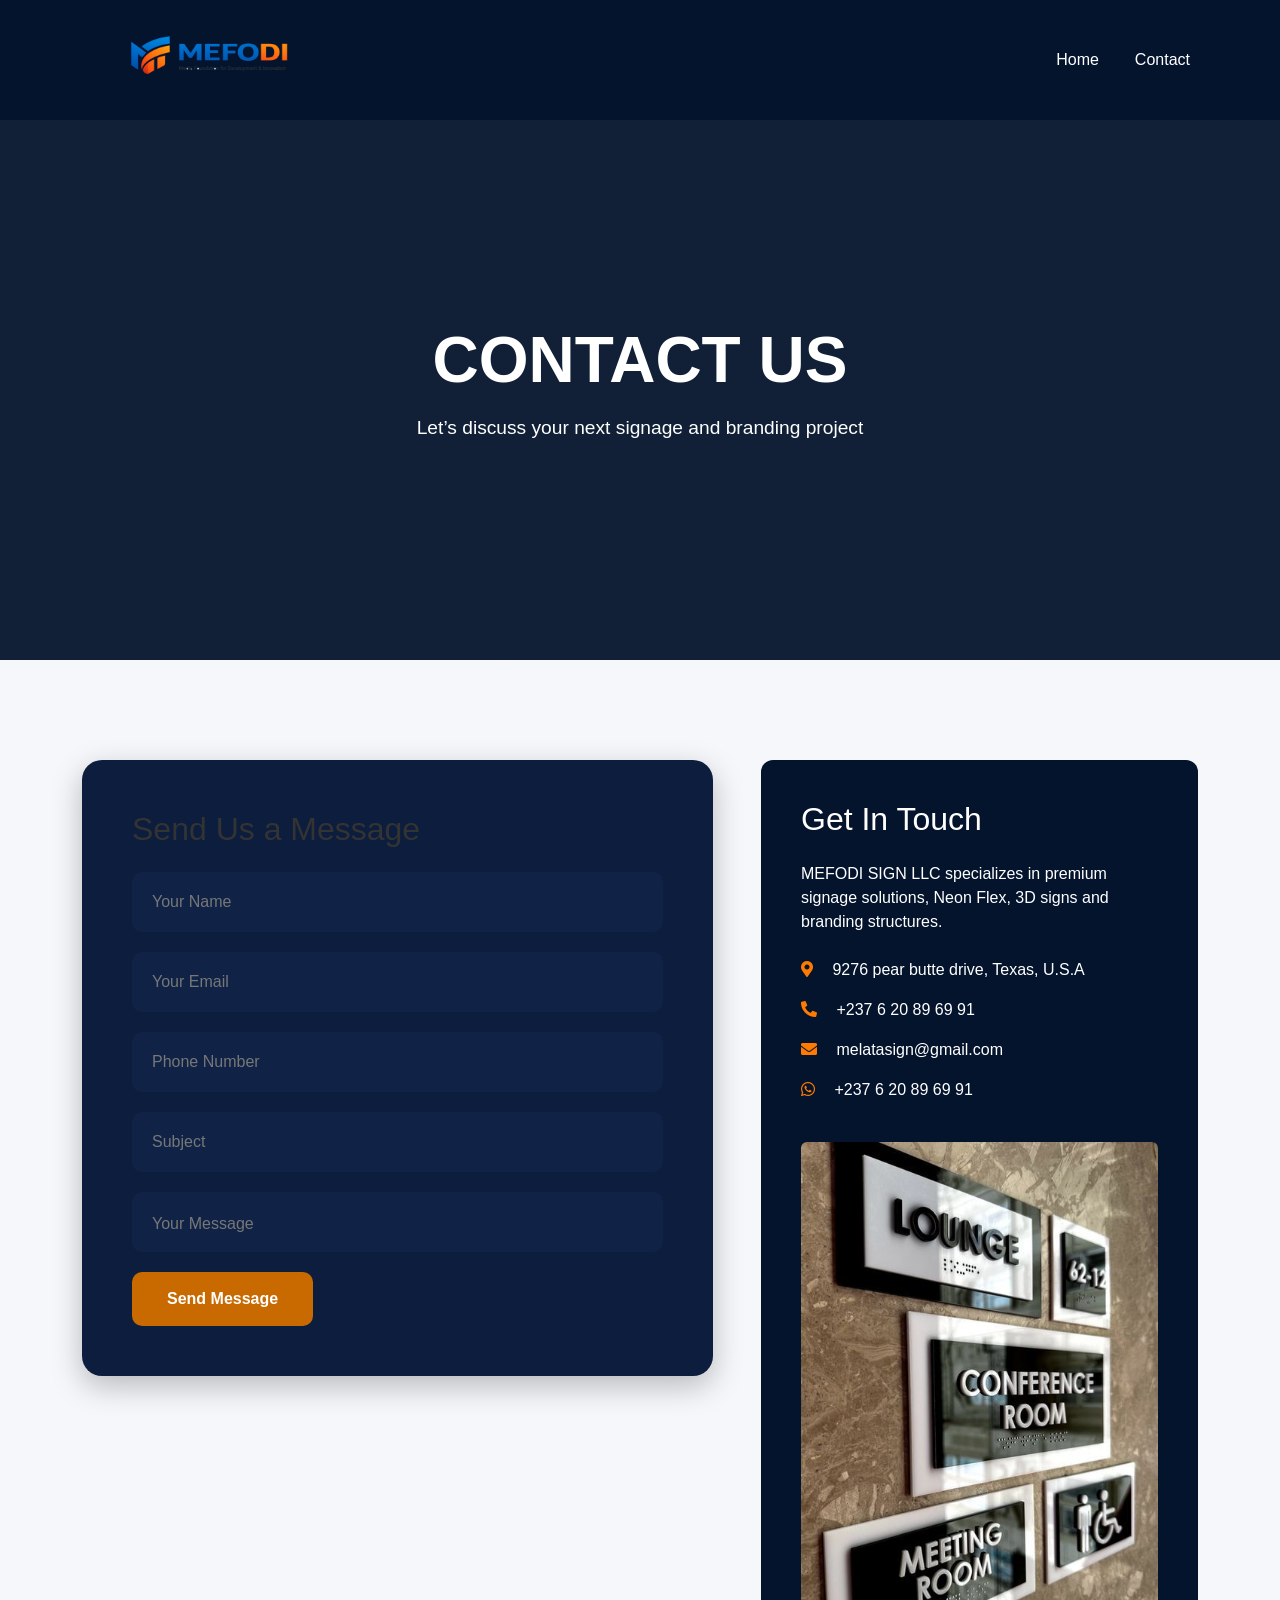
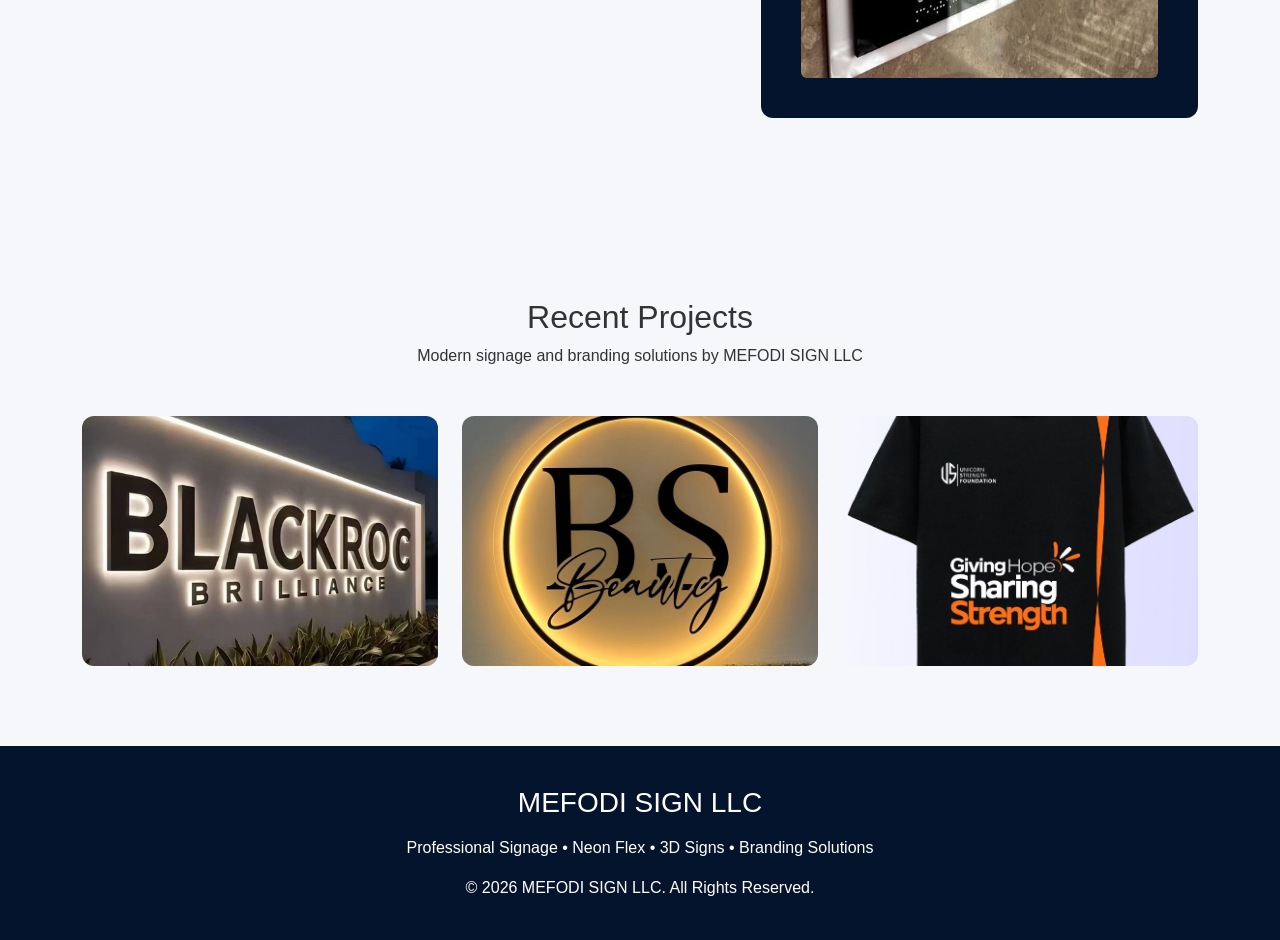
==== contact.html @ 166a000c "Refactor contact form and info box styles Updated styles for contact form and info sections." ====
<!DOCTYPE html>
<html lang="en">

<head>
    <meta charset="utf-8">
    <title>Contact | MEFODI SIGN LLC</title>
    <meta content="width=device-width, initial-scale=1.0" name="viewport">

    <link href="https://cdn.jsdelivr.net/npm/bootstrap@5.0.0/dist/css/bootstrap.min.css" rel="stylesheet">
    <link href="https://cdnjs.cloudflare.com/ajax/libs/font-awesome/5.15.4/css/all.min.css" rel="stylesheet">

    <style>
        :root {
            --primary: #ff7a00;
            --dark-blue: #05142d;
        }

        * {
            margin: 0;
            padding: 0;
            box-sizing: border-box;
        }

        body {
            font-family: Arial, sans-serif;
            background: #f8f9fa;
            color: #333;
        }

        .navbar {
            background: var(--dark-blue);
            padding: 20px 0;
        }

        .navbar-brand {
            color: var(--primary) !important;
            font-size: 32px;
            font-weight: 700;
        }

        .nav-link {
            color: #fff !important;
            margin-left: 20px;
            font-weight: 500;
        }

        .hero {
            position: relative;
            height: 60vh;
            background: linear-gradient(rgba(5, 20, 45, 0.8), rgba(5, 20, 45, 0.8)), url('img/carousel-1.jpg') center center/cover no-repeat;
            display: flex;
            align-items: center;
            justify-content: center;
            text-align: center;
            color: #fff;
        }

        .hero h1 {
            font-size: 4rem;
            font-weight: 700;
            text-transform: uppercase;
        }

        .hero p {
            font-size: 1.2rem;
            margin-top: 15px;
        }
        /* HERO VIDEO */
.hero {
    position: relative;
    height: 60vh;
    overflow: hidden;
    display: flex;
    align-items: center;
    justify-content: center;
    text-align: center;
}

.hero-video {
    position: absolute;
    top: 50%;
    left: 50%;
    min-width: 100%;
    min-height: 100%;
    transform: translate(-50%, -50%);
    object-fit: cover;
    z-index: 1;
}

.hero-overlay {
    position: absolute;
    inset: 0;
    background: rgba(5, 20, 45, 0.75);
    z-index: 2;
}

.hero-content {
    position: relative;
    z-index: 3;
    color: #fff;
}

.hero-content h1 {
    font-size: 4rem;
    font-weight: 700;
    text-transform: uppercase;
}

.hero-content p {
    font-size: 1.2rem;
    margin-top: 15px;
}
        
        .contact-section {
            padding: 100px 0;
        }

        .contact-box {
            background: #fff;
            border-radius: 12px;
            padding: 40px;
            box-shadow: 0 0 30px rgba(0,0,0,.08);
        }

        .form-control {
            height: 55px;
            border-radius: 8px;
            margin-bottom: 20px;
        }

        textarea.form-control {
            height: 160px;
            resize: none;
        }

        .btn-primary {
            background: var(--primary);
            border: none;
            padding: 14px 40px;
            border-radius: 8px;
            font-weight: 600;
        }

        .btn-primary:hover {
            background: #e46d00;
        }

        .info-card {
            background: var(--dark-blue);
            color: #fff;
            border-radius: 12px;
            padding: 40px;
            height: 100%;
        }

        .info-card i {
            color: var(--primary);
            margin-right: 15px;
        }

        .gallery {
            padding: 80px 0;
            background: #fff;
        }

        .gallery img {
            width: 100%;
            height: 250px;
            object-fit: cover;
            border-radius: 12px;
            transition: .4s;
        }

        .gallery img:hover {
            transform: scale(1.03);
        }

        .footer {
            background: var(--dark-blue);
            color: #fff;
            padding: 40px 0;
            text-align: center;
        }

        @media(max-width: 768px) {
            .hero h1 {
                font-size: 2.5rem;
            }
        }
        @media(max-width:768px){

    .contact-form-box,
    .contact-info-box{

        padding:30px 20px;

    }

        }
        .contact-main-section{

    background:#07152f;
    padding:100px 0;
    position:relative;

        }
.contact-form-box{

    background:#0c1d3d;
    padding:50px;
    border-radius:20px;
    box-shadow:0 10px 30px rgba(0,0,0,.25);

}
.contact-form-box .form-control{

    background:#102347;
    border:none;
    height:60px;
    color:#fff;
    border-radius:10px;

}
.contact-form-box textarea::placeholder{

    color:#b8b8b8;

}
.contact-form-box input,
.contact-form-box textarea{

    background:#102347 !important;
    color:#fff !important;
    border:none !important;
    border-radius:10px;
    padding:20px;

}
.contact-form-box input::placeholder,
.contact-form-box textarea::placeholder{
    color:#777;
}
.contact-info-box h2,
.contact-text h1{

    color:#ffffff;

}

.contact-info-box p,
.contact-text p{

    color:#d7d7d7;

}
        .contact-info-box{

    background:#0c1d3d;
    padding:50px;
    border-radius:20px;
    height:100%;
    box-shadow:0 10px 30px rgba(0,0,0,.25);

        }
        .contact-info-box i,
.contact-text i{

    color:#ff8c00;

}
        .contact-info-box img{

    width:100%;
    height:350px;
    object-fit:cover;
    border-radius:15px;
    margin-top:30px;

        }
.contact-form-box button{
    background:#c96a00;
    color:#fff;
    border:none;
    padding:15px 35px;
    border-radius:10px;
    font-weight:600;
}
    </style>
</head>

<body>

    <!-- Navbar -->
<nav class="navbar navbar-expand-lg navbar-dark px-lg-5"
style="background:#05142d !important;">
        <div class="container">
<a href="index.html" class="navbar-brand" style="padding:0; margin:0; display:flex; align-items:center; height:80px; overflow:hidden;">
    
    <img 
        src="logo.png" 
        alt="MEFODI Logo"
        style="height:180px; width:auto; max-width:450px; object-fit:contain; display:block;"
    >

</a>
            <button class="navbar-toggler" type="button" data-bs-toggle="collapse" data-bs-target="#navbarNav">
                <span class="navbar-toggler-icon"></span>
            </button>

            <div class="collapse navbar-collapse" id="navbarNav">
                <ul class="navbar-nav ms-auto">
                    <li class="nav-item">
                        <a class="nav-link" href="index.html">Home</a>
                    </li>
                    <li class="nav-item">
                        <a class="nav-link active" href="contact.html">Contact</a>
                    </li>
                </ul>
            </div>
        </div>
    </nav>

<!-- PUT THIS INSIDE YOUR HERO SECTION -->
<!-- REPLACE THE CURRENT HERO BACKGROUND -->

<section class="hero">

    <video autoplay muted loop playsinline class="hero-video">
        <source src="video1.mp4" type="video/mp4">
    </video>

    <div class="hero-overlay"></div>

    <div class="container hero-content">
        <h1>Contact Us</h1>
        <p>Let’s discuss your next signage and branding project</p>
    </div>

</section>
    <!-- Contact Section -->
    <section class="contact-section" style="background:#f5f7fb;">
        <div class="container">
            <div class="row g-5">


                        <div class="col-lg-7">
    <div class="contact-form-box">
                        <h2 class="mb-4">Send Us a Message</h2>
<?php
echo $success;
echo $error;
?>
<form action="contact.php" method="POST">

    <input type="text" 
        name="name"
        class="form-control" 
        placeholder="Your Name"
        required>

    <input type="email" 
        name="email"
        class="form-control" 
        placeholder="Your Email"
        required>

    <input type="text" 
        name="phone"
        class="form-control" 
        placeholder="Phone Number"
        required>

    <input type="text" 
        name="subject"
        class="form-control" 
        placeholder="Subject"
        required>

    <textarea 
        name="message"
        class="form-control" 
        placeholder="Your Message"
        required></textarea>

    <button type="submit" class="btn btn-primary">
        Send Message
    </button>
</form>
</div>
                </div>

                <div class="col-lg-5">
                    <div class="info-card">

                        <h2 class="mb-4">Get In Touch</h2>

                        <p class="mb-4">
                            MEFODI SIGN LLC specializes in premium signage solutions, Neon Flex, 3D signs and branding structures.
                        </p>

                        <p>
                            <i class="fas fa-map-marker-alt"></i>
                            9276 pear butte drive, Texas, U.S.A
                        </p>

                        <p>
                            <i class="fas fa-phone-alt"></i>
                            +237 6 20 89 69 91
                        </p>

                        <p>
                            <i class="fas fa-envelope"></i>
                            melatasign@gmail.com
                        </p>

                        <p>
                            <i class="fab fa-whatsapp"></i>
                            +237 6 20 89 69 91
                        </p>

                        <img src="work.jpg" class="img-fluid rounded mt-4" alt="Work Image">

                    </div>
                </div>

            </div>
        </div>
    </section>

    <!-- Gallery -->
    <section class="gallery" style="background:#f5f7fb;">
        <div class="container">

            <div class="text-center mb-5">
                <h2>Recent Projects</h2>
                <p>Modern signage and branding solutions by MEFODI SIGN LLC</p>
            </div>

            <div class="row g-4">

                <div class="col-md-4">
                    <img src="gallery1.jpg" alt="Project">
                </div>

                <div class="col-md-4">
                    <img src="gallery2.jpg" alt="Project">
                </div>

                <div class="col-md-4">
                    <img src="gallery3.jpg" alt="Project">
                </div>

            </div>

        </div>
    </section>

    <!-- Footer -->
    <footer class="footer">
        <div class="container">
            <h3 class="mb-3">MEFODI SIGN LLC</h3>
            <p>
                Professional Signage • Neon Flex • 3D Signs • Branding Solutions
            </p>
            <p class="mb-0">
                &copy; 2026 MEFODI SIGN LLC. All Rights Reserved.
            </p>
        </div>
    </footer>

    <script src="https://cdn.jsdelivr.net/npm/bootstrap@5.0.0/dist/js/bootstrap.bundle.min.js"></script>

    <script>
        const form = document.querySelector('form');

        form.addEventListener('submit', function(e) {
            e.preventDefault();

            alert('Your message has been received. We will contact you soon.');

            form.reset();
        });
    </script>

</body>

</html>
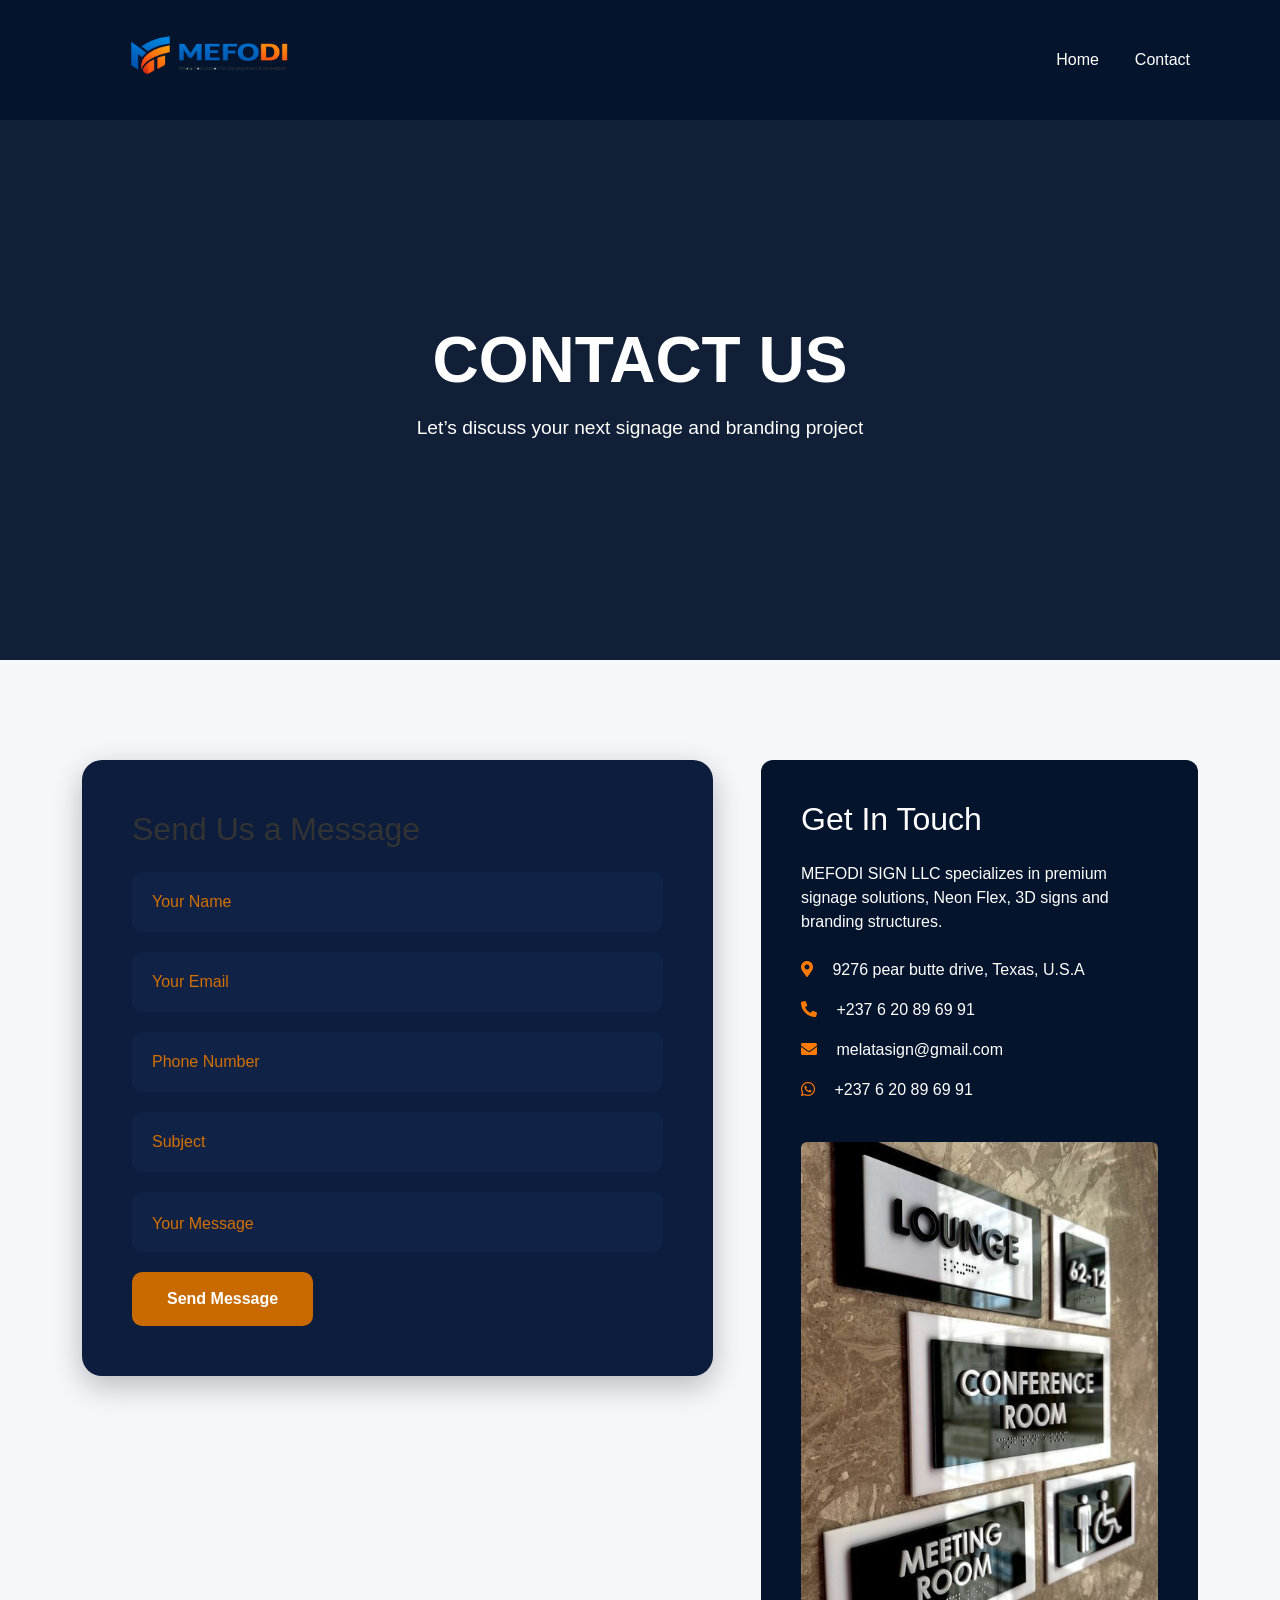
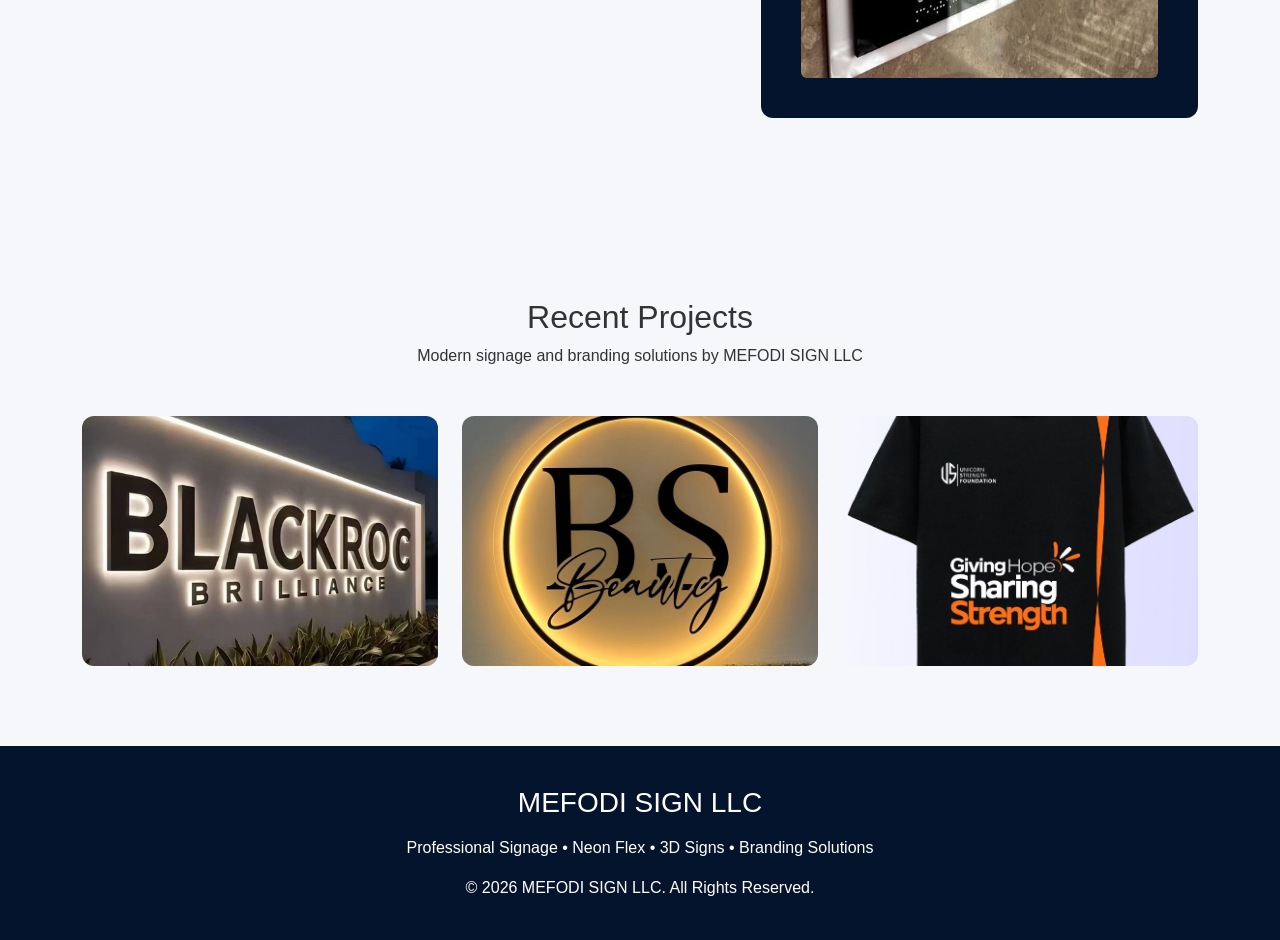
==== commit 428b30fc: "Update placeholder and text colors in contact form" ====
--- a/contact.html
+++ b/contact.html
@@ -223,7 +223,7 @@
 }
 .contact-form-box textarea::placeholder{
 
-    color:#b8b8b8;
+    color:#d7d7d7;
 
 }
 .contact-form-box input,
@@ -238,19 +238,19 @@
 }
 .contact-form-box input::placeholder,
 .contact-form-box textarea::placeholder{
-    color:#777;
+    color:#d46f00;
 }
 .contact-info-box h2,
 .contact-text h1{
 
-    color:#ffffff;
+    color:#fff;
 
 }
 
 .contact-info-box p,
 .contact-text p{
 
-    color:#d7d7d7;
+    color:#d6d6d6;
 
 }
         .contact-info-box{
@@ -265,7 +265,7 @@
         .contact-info-box i,
 .contact-text i{
 
-    color:#ff8c00;
+    color:#d46f00;
 
 }
         .contact-info-box img{
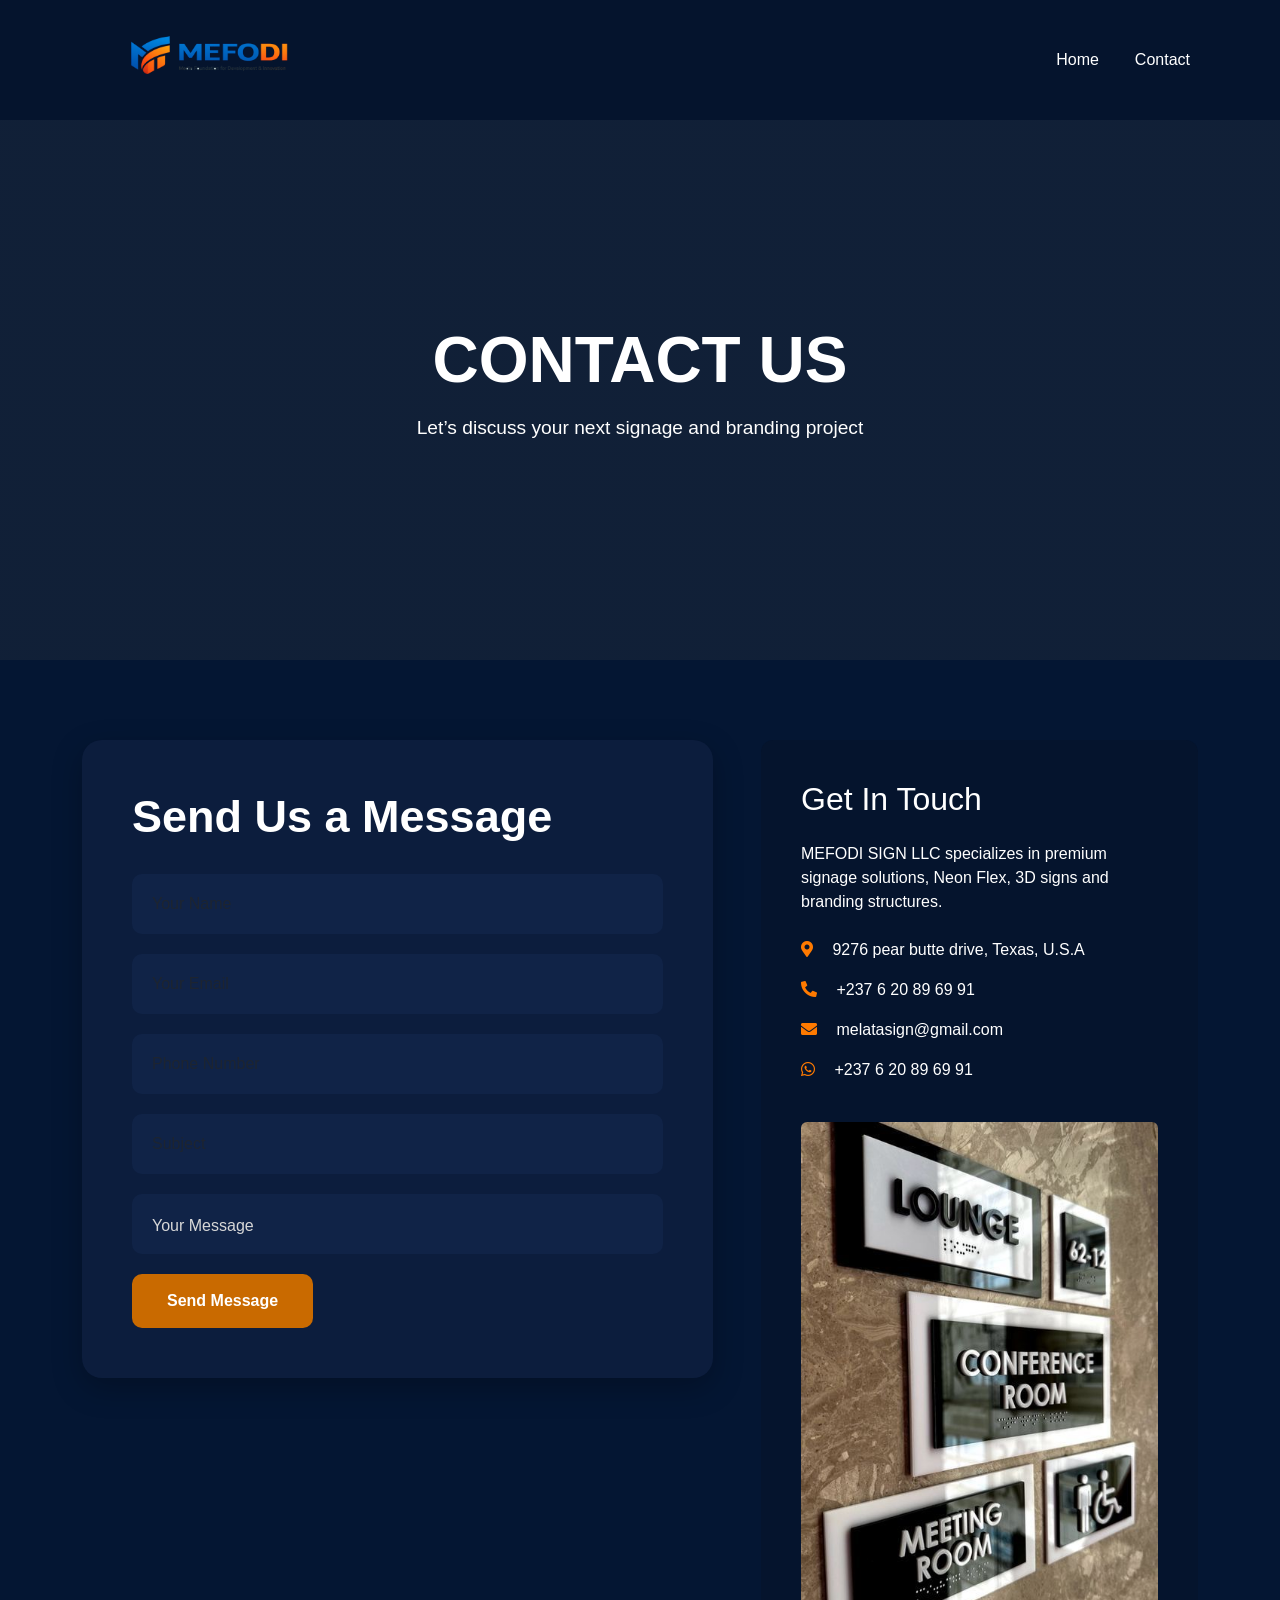
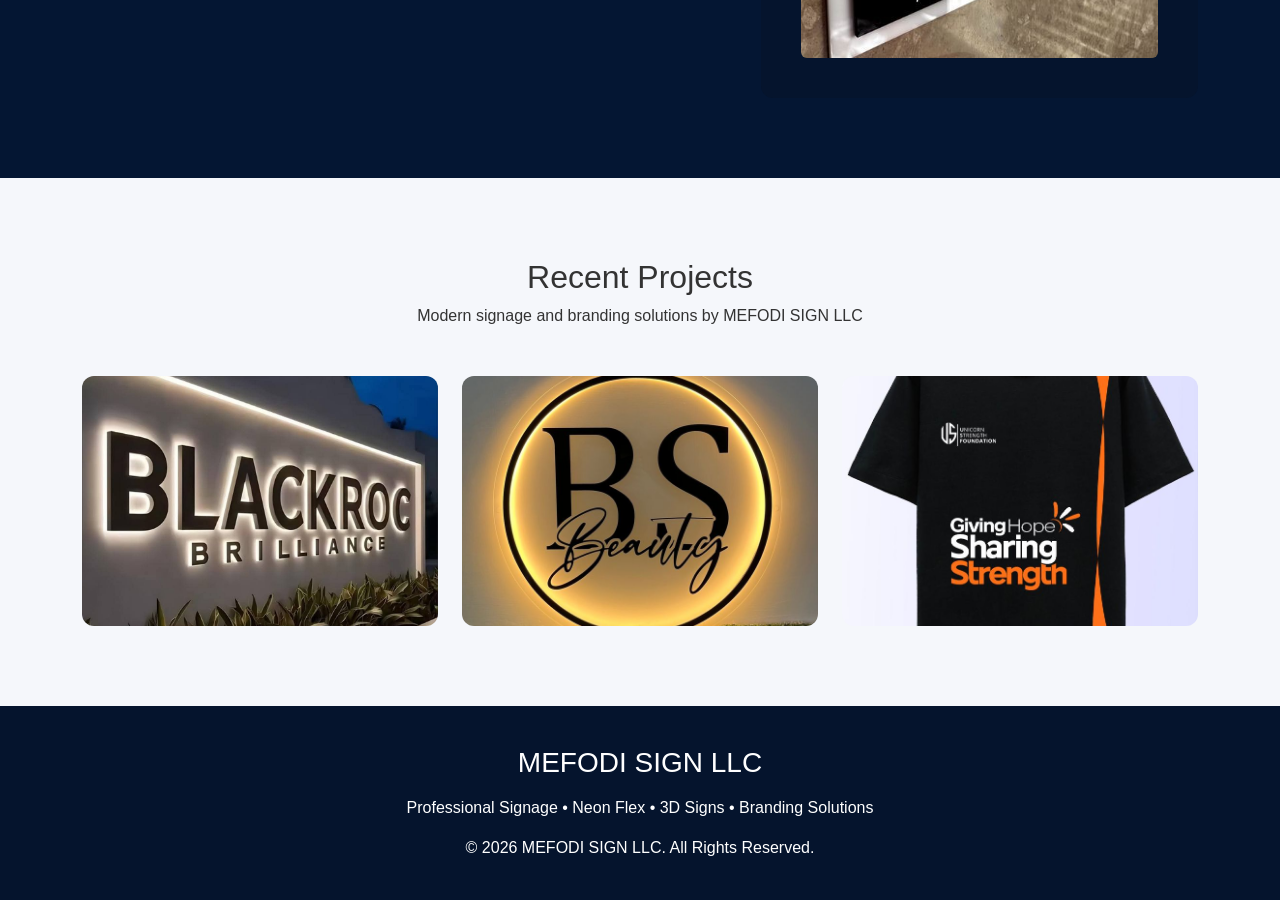
==== commit 5470e788: "Revamp contact form styles and section background Updated styles for contact form and section backgr" ====
--- a/contact.html
+++ b/contact.html
@@ -236,11 +236,23 @@
     padding:20px;
 
 }
-.contact-form-box input::placeholder,
-.contact-form-box textarea::placeholder{
-    color:#d46f00;
-}
-.contact-info-box h2,
+.contact-form input,
+.contact-form textarea{
+
+    background:#102347 !important;
+    color:#ffffff !important;
+    border:2px solid #163b73 !important;
+
+}
+
+.contact-form input::placeholder,
+.contact-form textarea::placeholder{
+
+    color:#ff9800 !important;
+    opacity:1;
+
+}
+        .contact-info-box h2,
 .contact-text h1{
 
     color:#fff;
@@ -338,14 +350,25 @@
 
 </section>
     <!-- Contact Section -->
-    <section class="contact-section" style="background:#f5f7fb;">
+    <section class="contact-section" style="
+background:#041633;
+padding:80px 0;
+color:#ffffff;
+">
         <div class="container">
             <div class="row g-5">
 
 
                         <div class="col-lg-7">
     <div class="contact-form-box">
-                        <h2 class="mb-4">Send Us a Message</h2>
+                        <h2 style="
+color:#ffffff;
+font-size:45px;
+font-weight:700;
+margin-bottom:30px;
+">
+Send Us a Message
+                        </h2>
 <?php
 echo $success;
 echo $error;
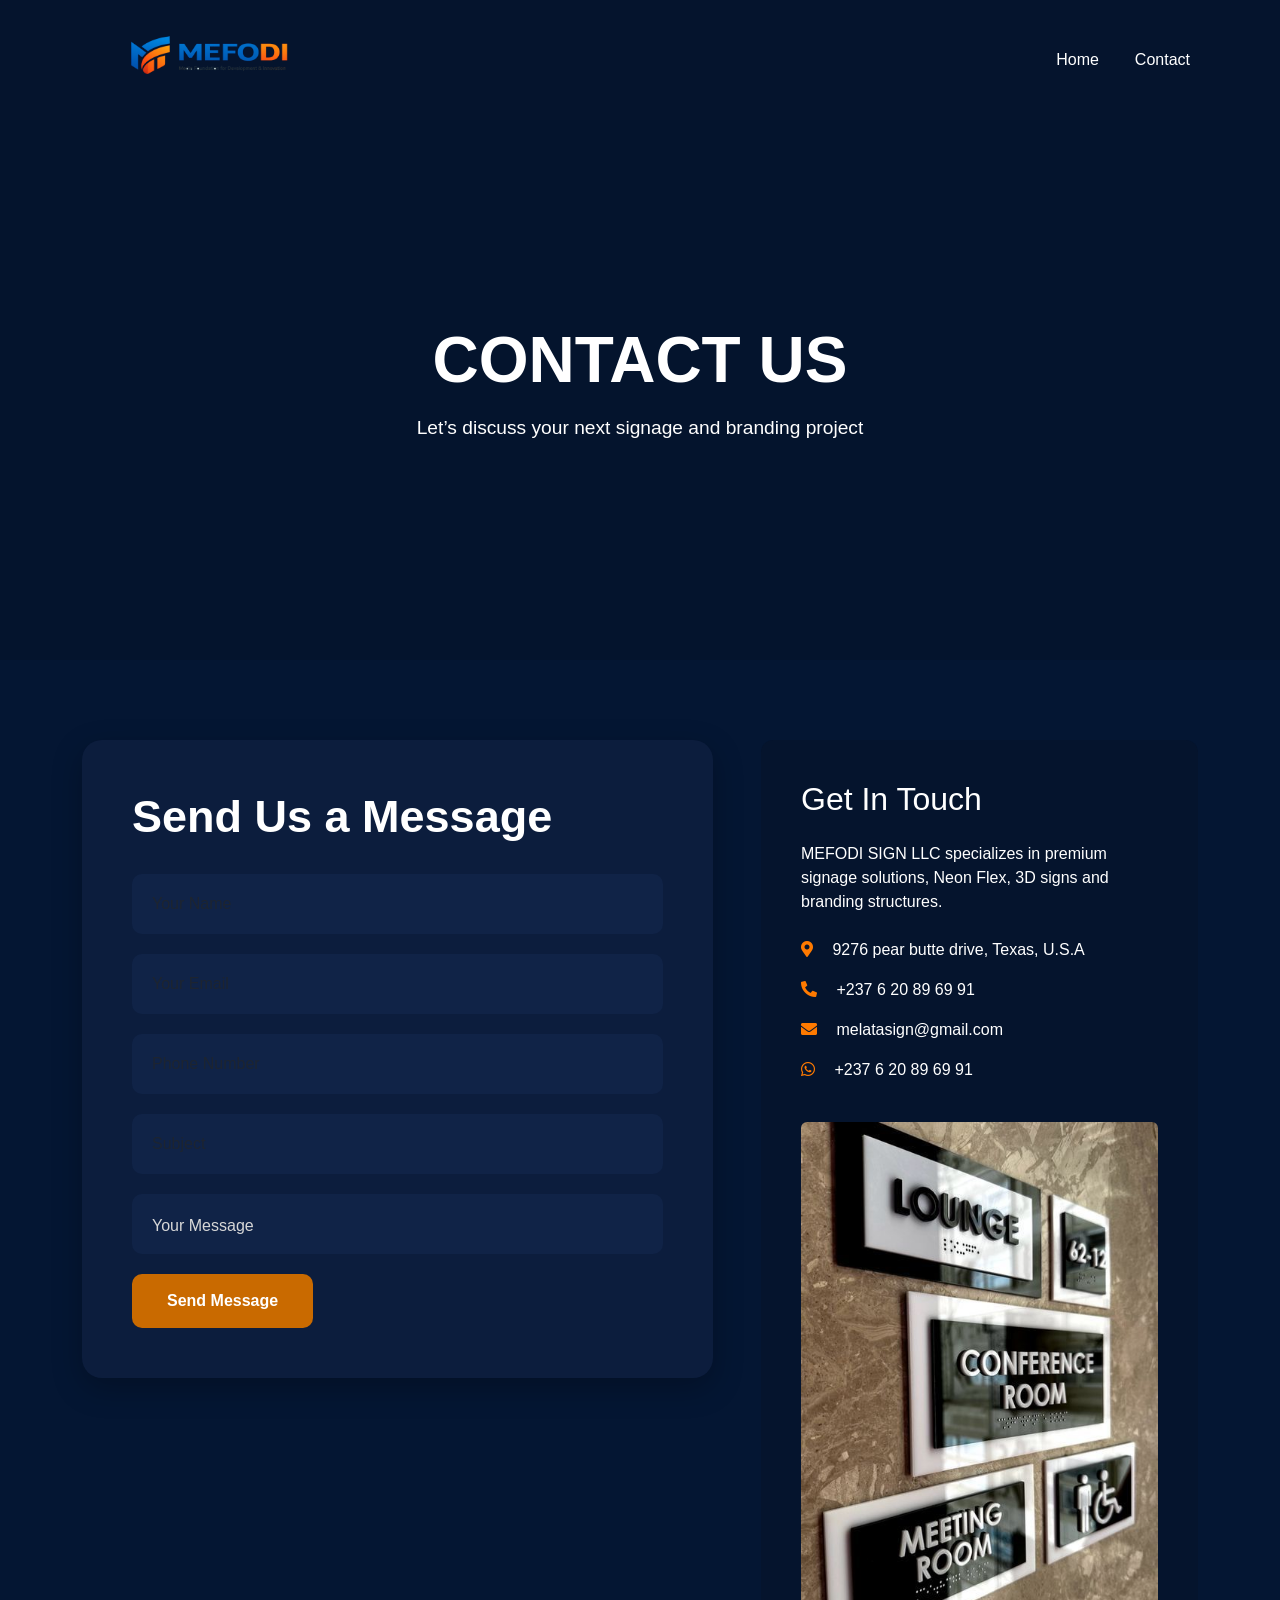
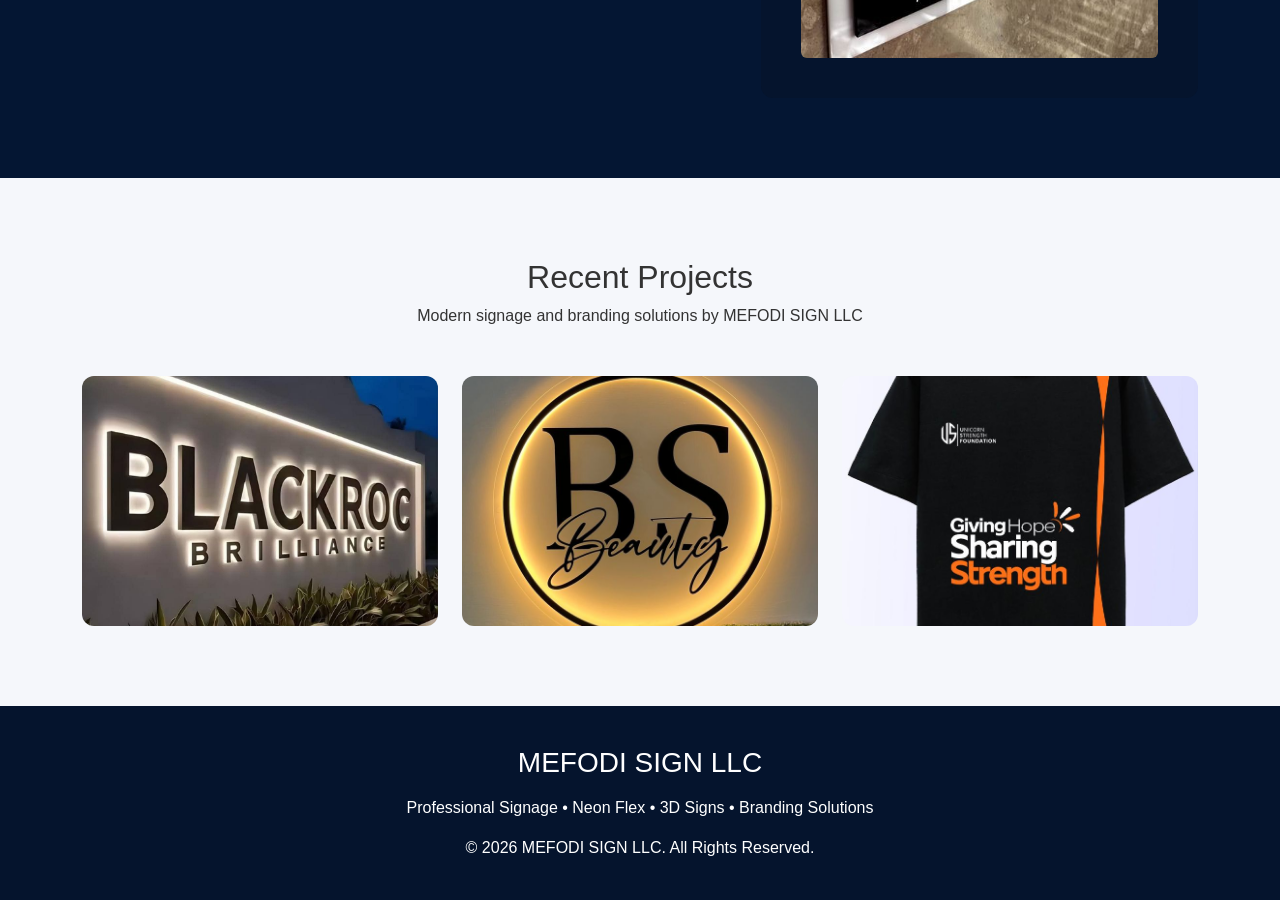
==== commit 02283f26: "Update background color for contact page Changed background color of body and contact sections to da" ====
--- a/contact.html
+++ b/contact.html
@@ -26,6 +26,13 @@
             background: #f8f9fa;
             color: #333;
         }
+        body,
+.contact-section,
+.contact-page{
+
+    background:#041633 !important;
+
+}
 
         .navbar {
             background: var(--dark-blue);
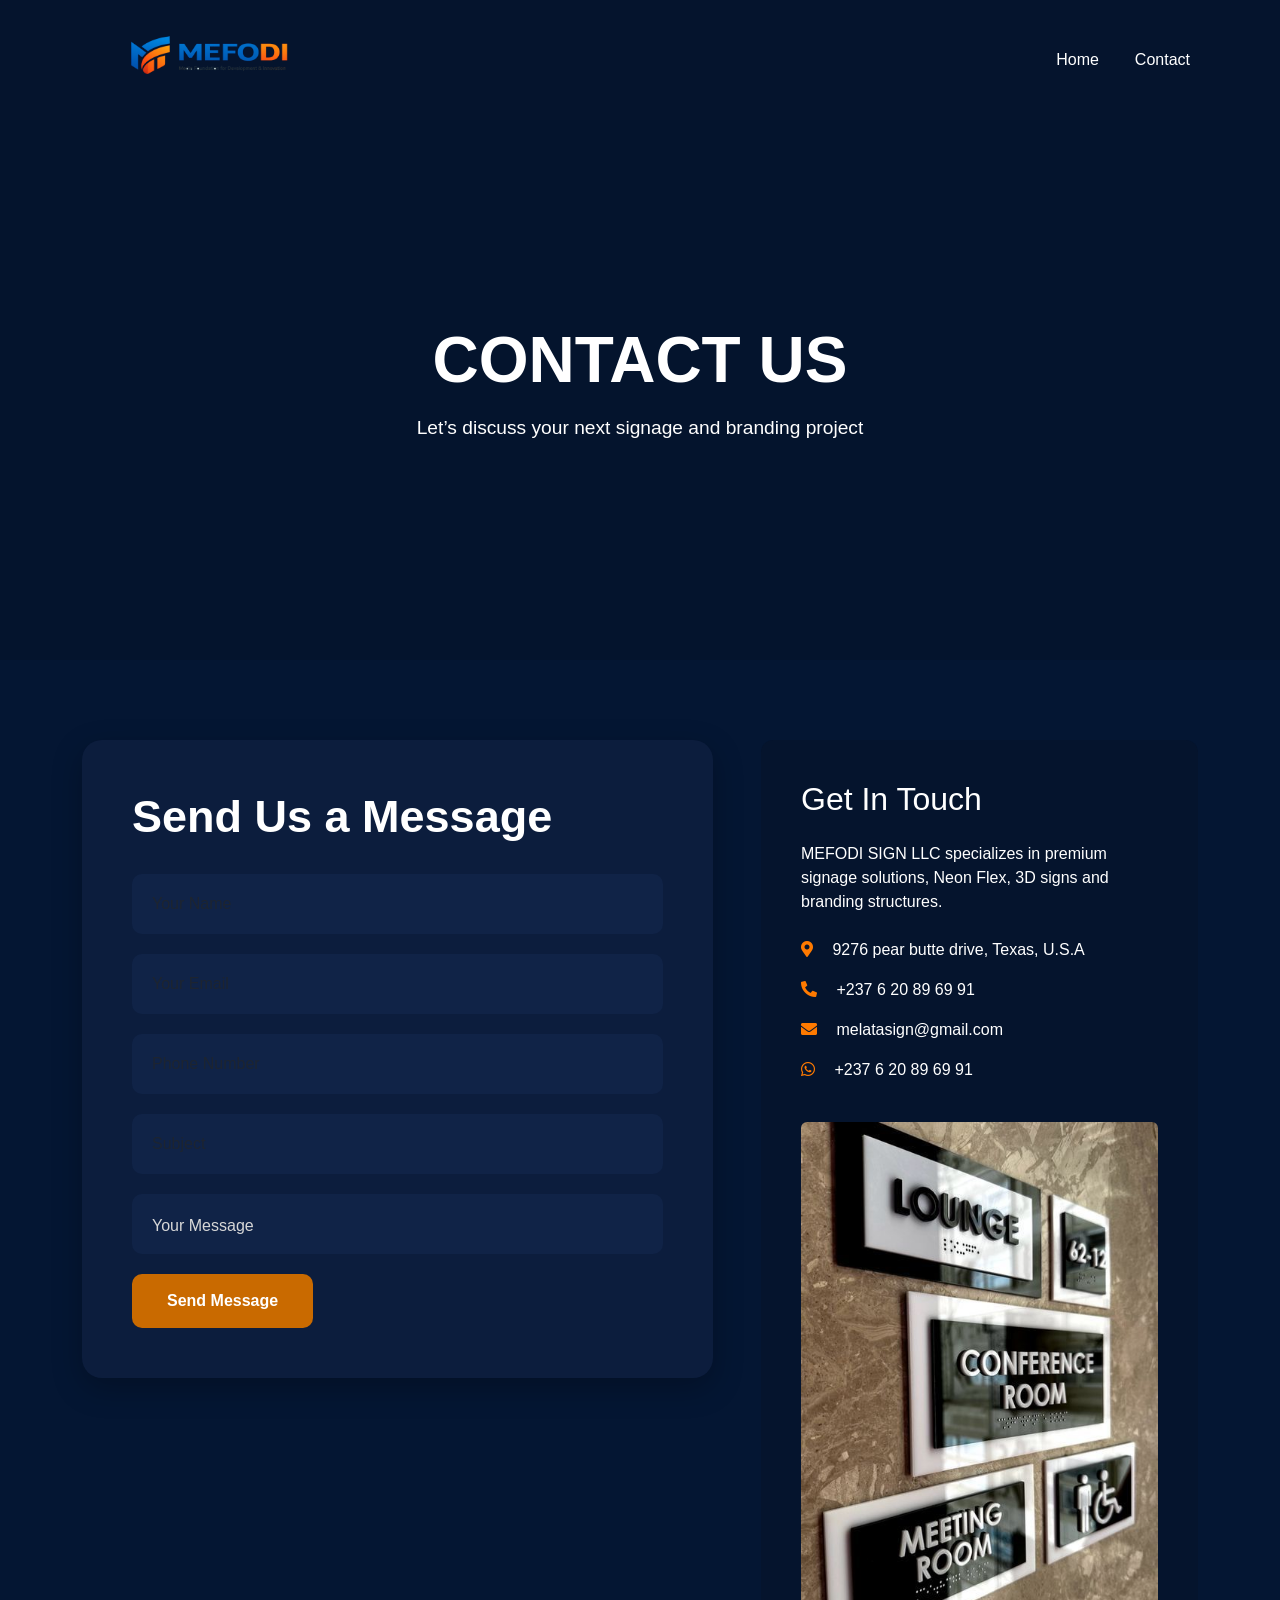
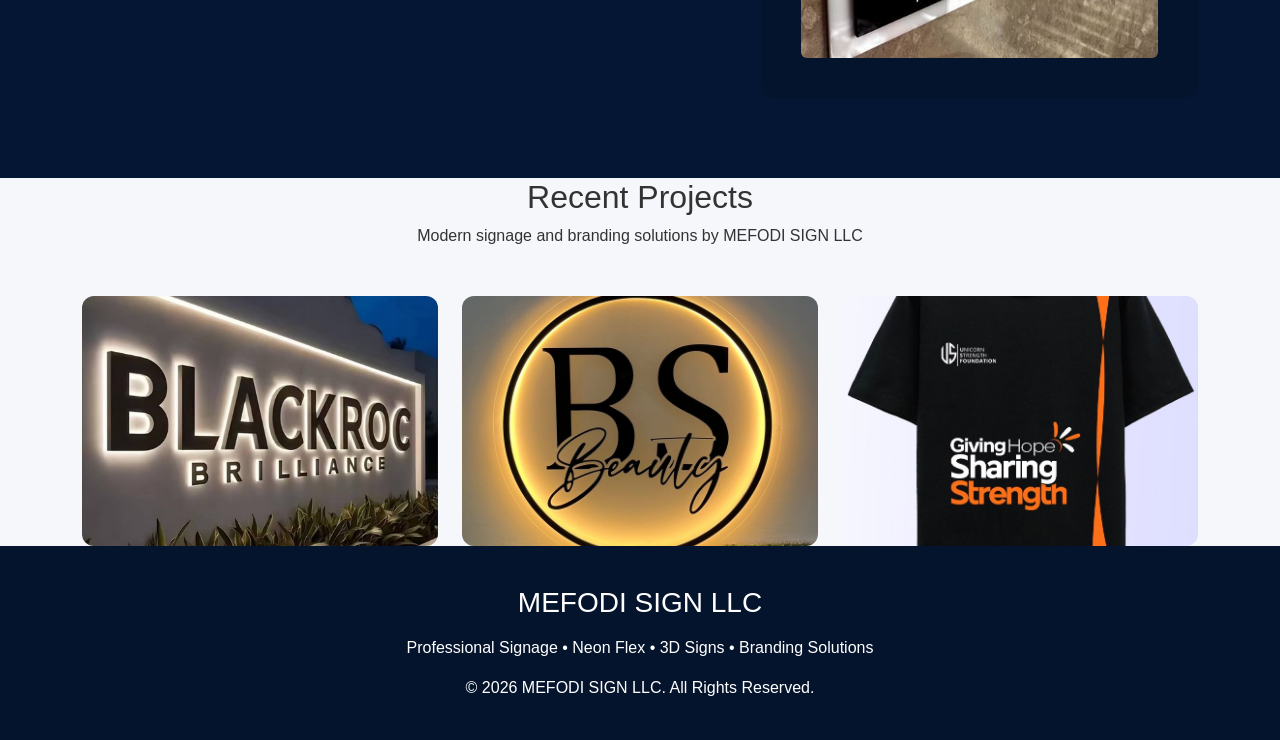
==== commit f8d99b69: "Enhance styling for recent projects and project cards Added styles for recent projects section and p" ====
--- a/contact.html
+++ b/contact.html
@@ -165,9 +165,36 @@
             margin-right: 15px;
         }
 
-        .gallery {
-            padding: 80px 0;
-            background: #fff;
+        .recent-projects{
+
+    background:#041633;
+    padding:80px 0;
+    text-align:center;
+
+        }
+        .recent-projects h2{
+
+    color:#ffffff;
+
+}
+
+.recent-projects p{
+
+    color:#d6d6d6;
+
+}
+        .project-card{
+
+    background:#102347 !important;
+    border-radius:15px;
+    overflow:hidden;
+    transition:0.4s;
+
+        }
+        .project-card:hover{
+
+    transform:translateY(-10px);
+
         }
 
         .gallery img {
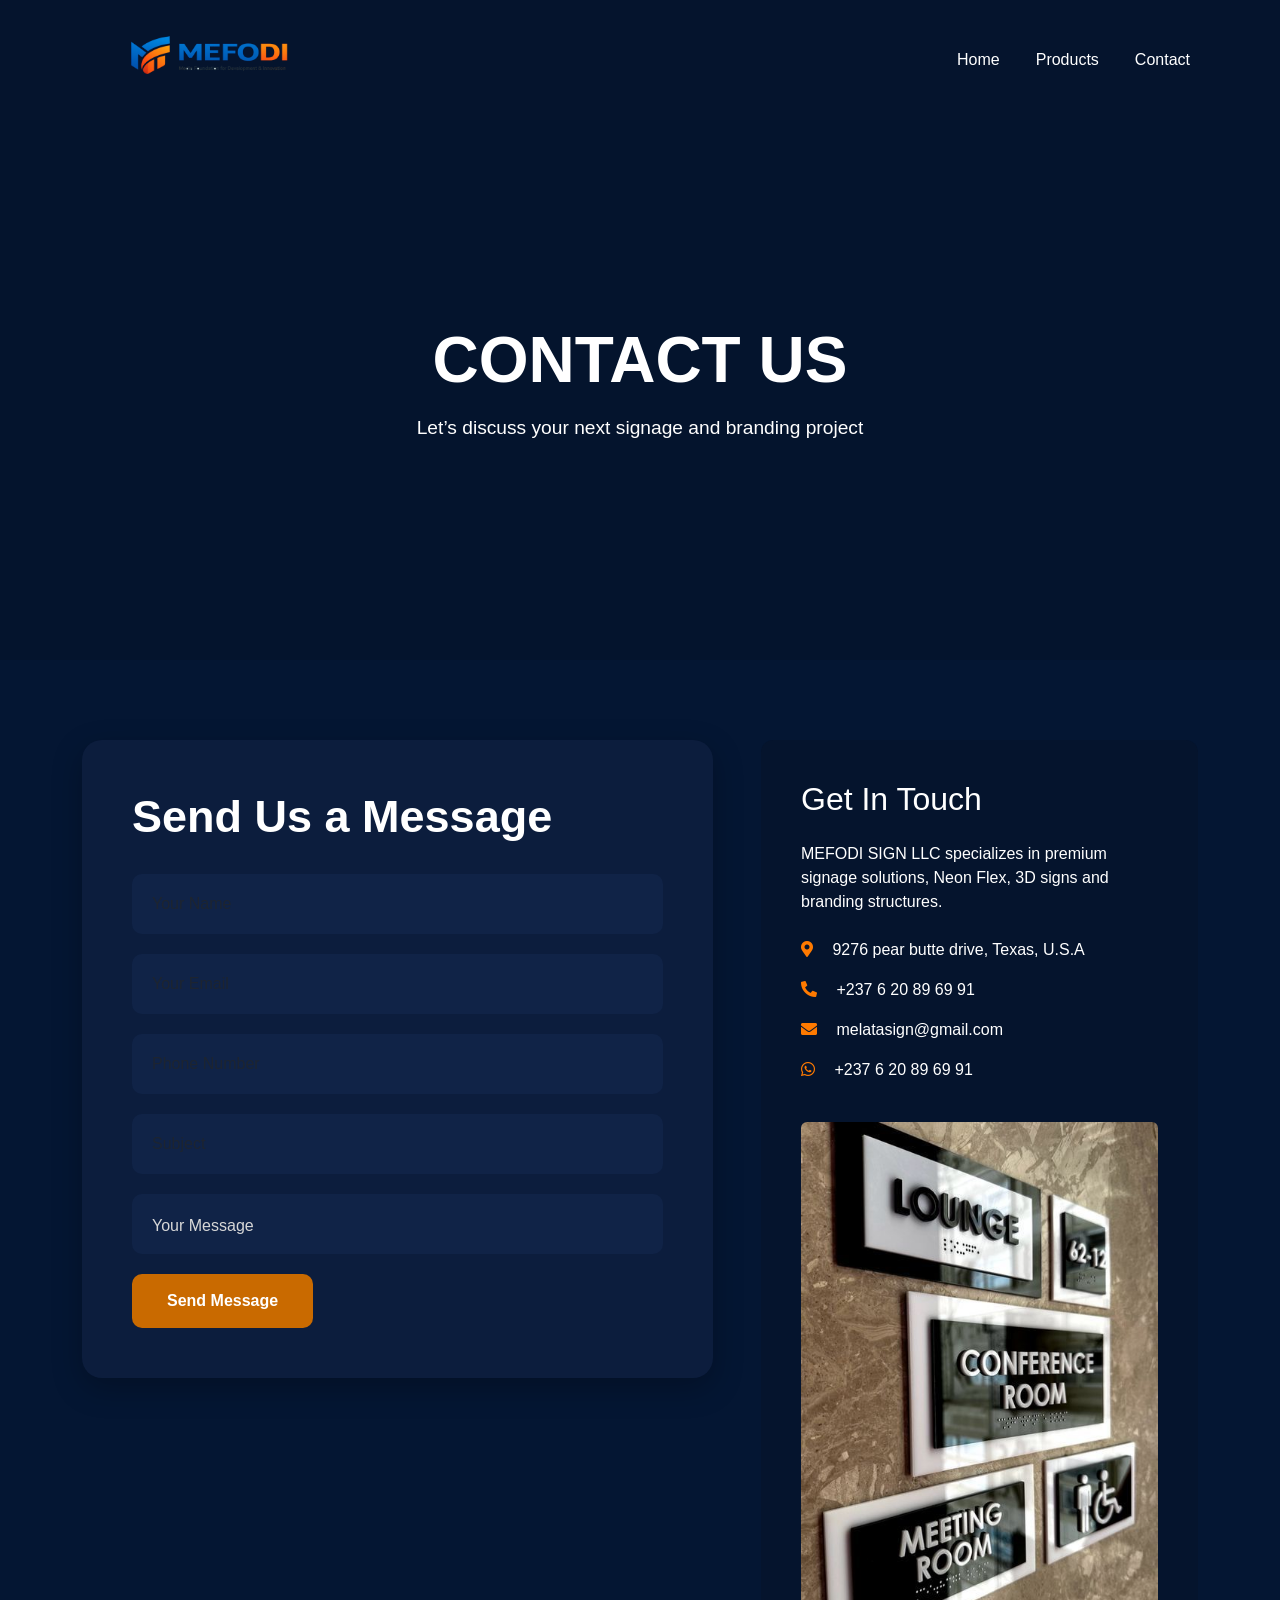
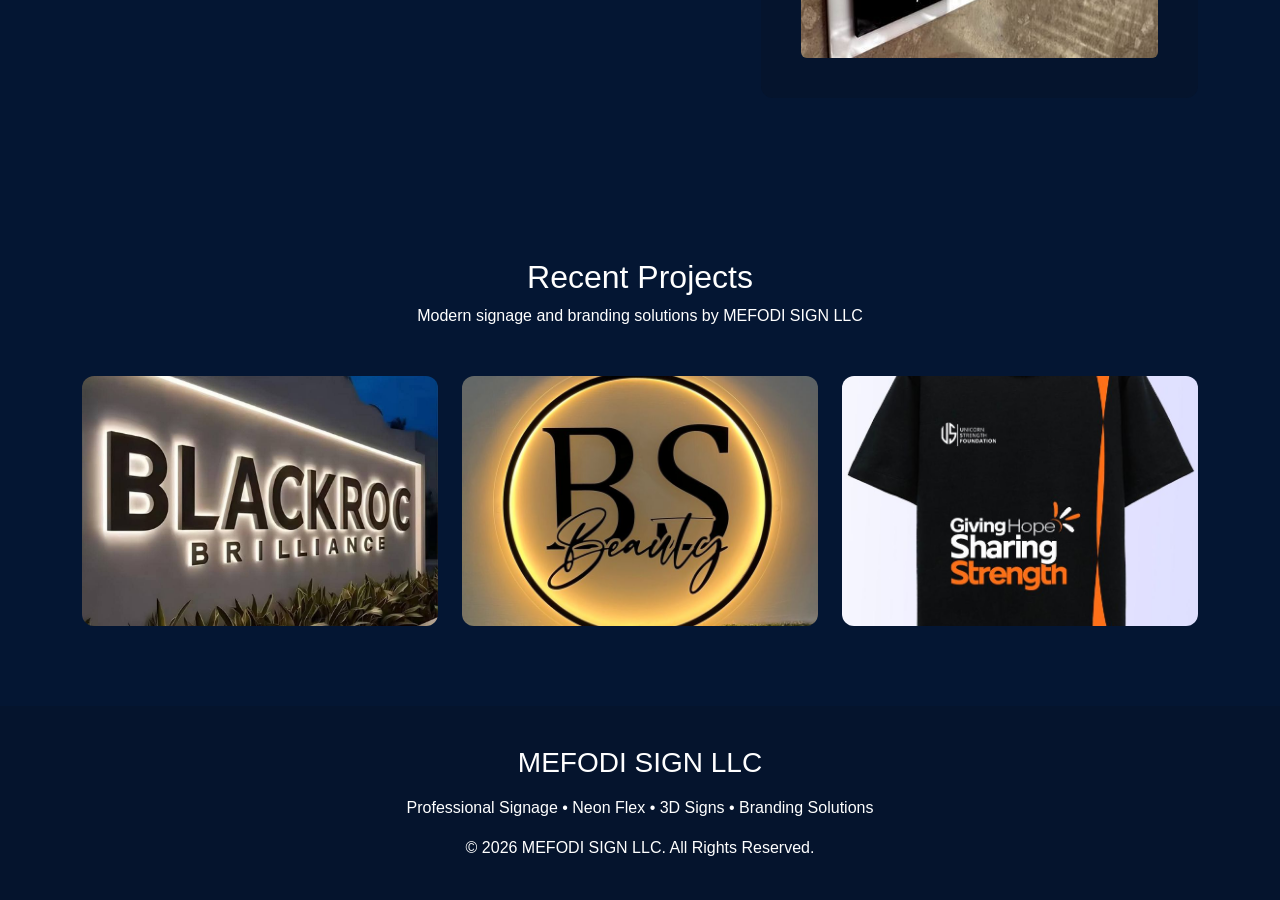
==== commit 23becf15: "Update contact.html" ====
--- a/contact.html
+++ b/contact.html
@@ -357,6 +357,9 @@
                 <ul class="navbar-nav ms-auto">
                     <li class="nav-item">
                         <a class="nav-link" href="index.html">Home</a>
+                    </li>
+                    <li class="nav-item">
+                        <a class="nav-link active" href="products.html">Products</a>
                     </li>
                     <li class="nav-item">
                         <a class="nav-link active" href="contact.html">Contact</a>
@@ -485,7 +488,10 @@
     </section>
 
     <!-- Gallery -->
-    <section class="gallery" style="background:#f5f7fb;">
+    <section class="gallery" style="
+background:#041633;
+padding:80px 0;
+color:#ffffff;">
         <div class="container">
 
             <div class="text-center mb-5">
